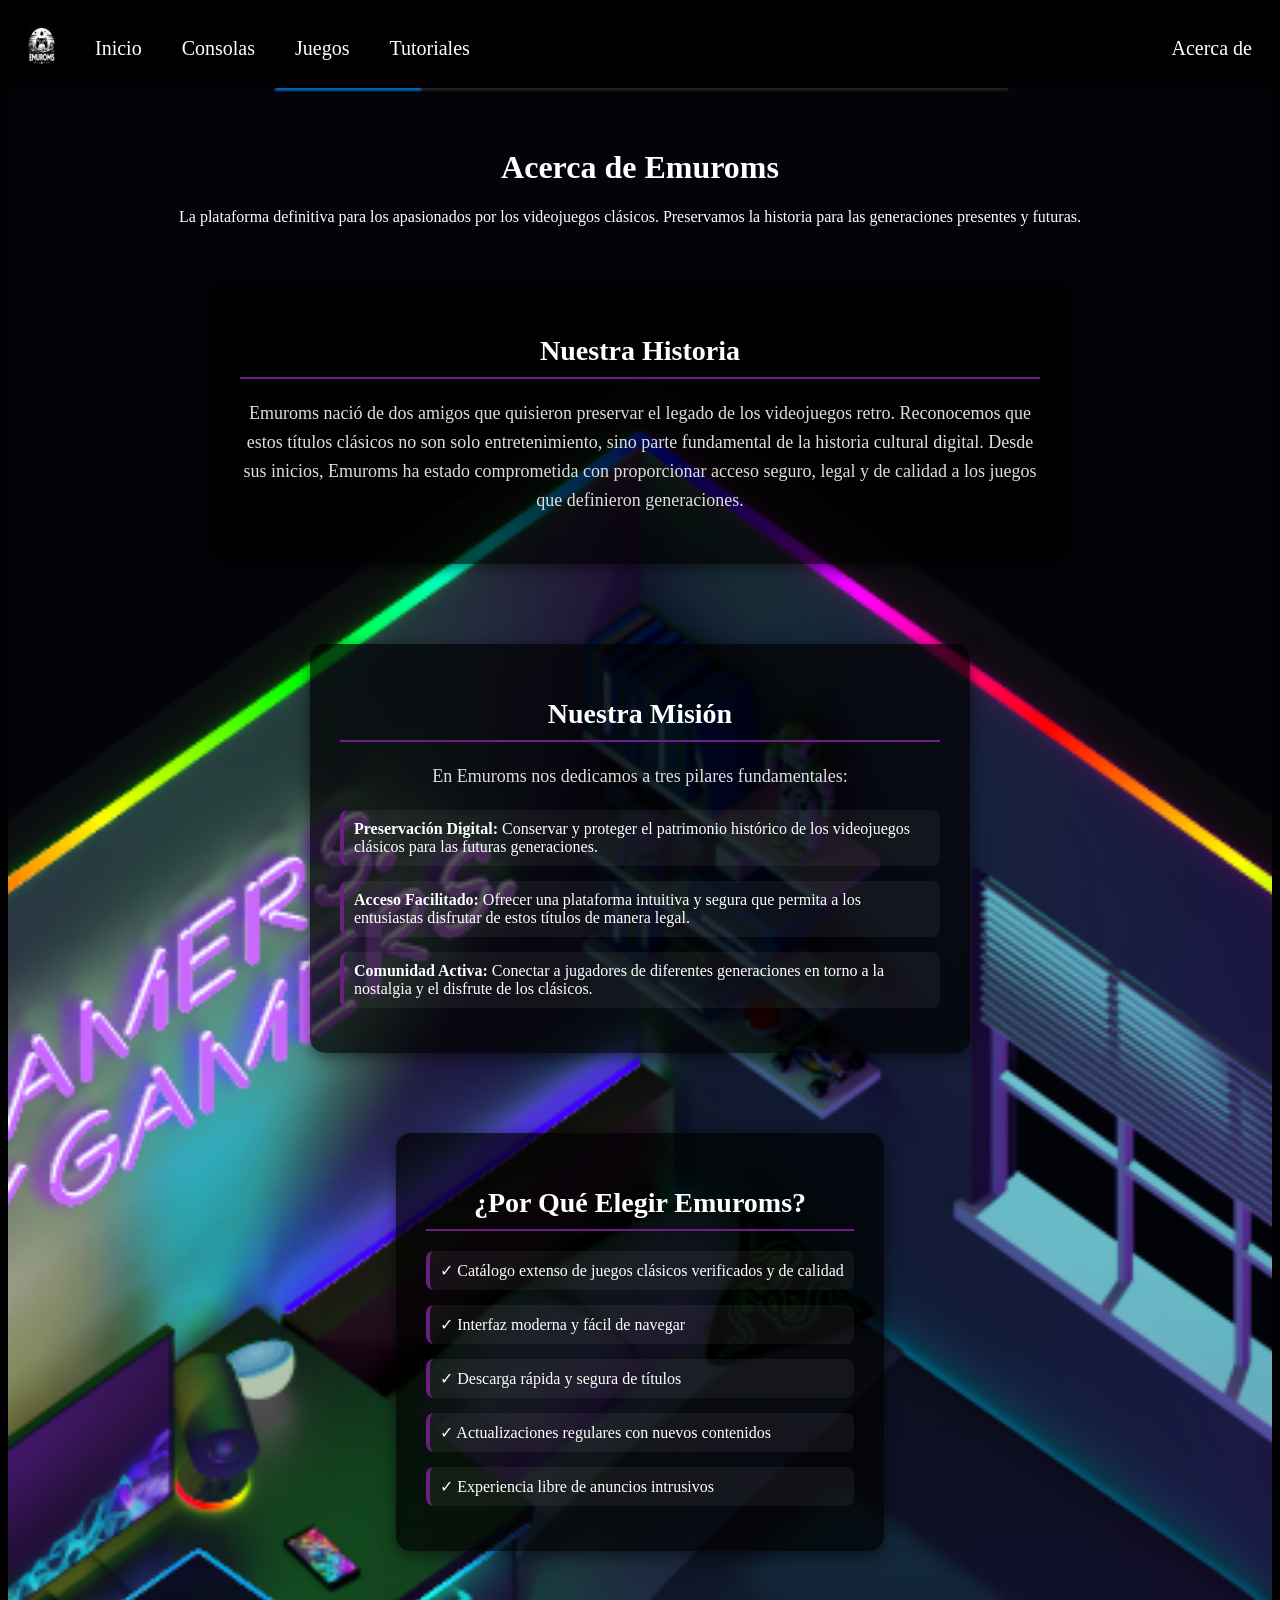
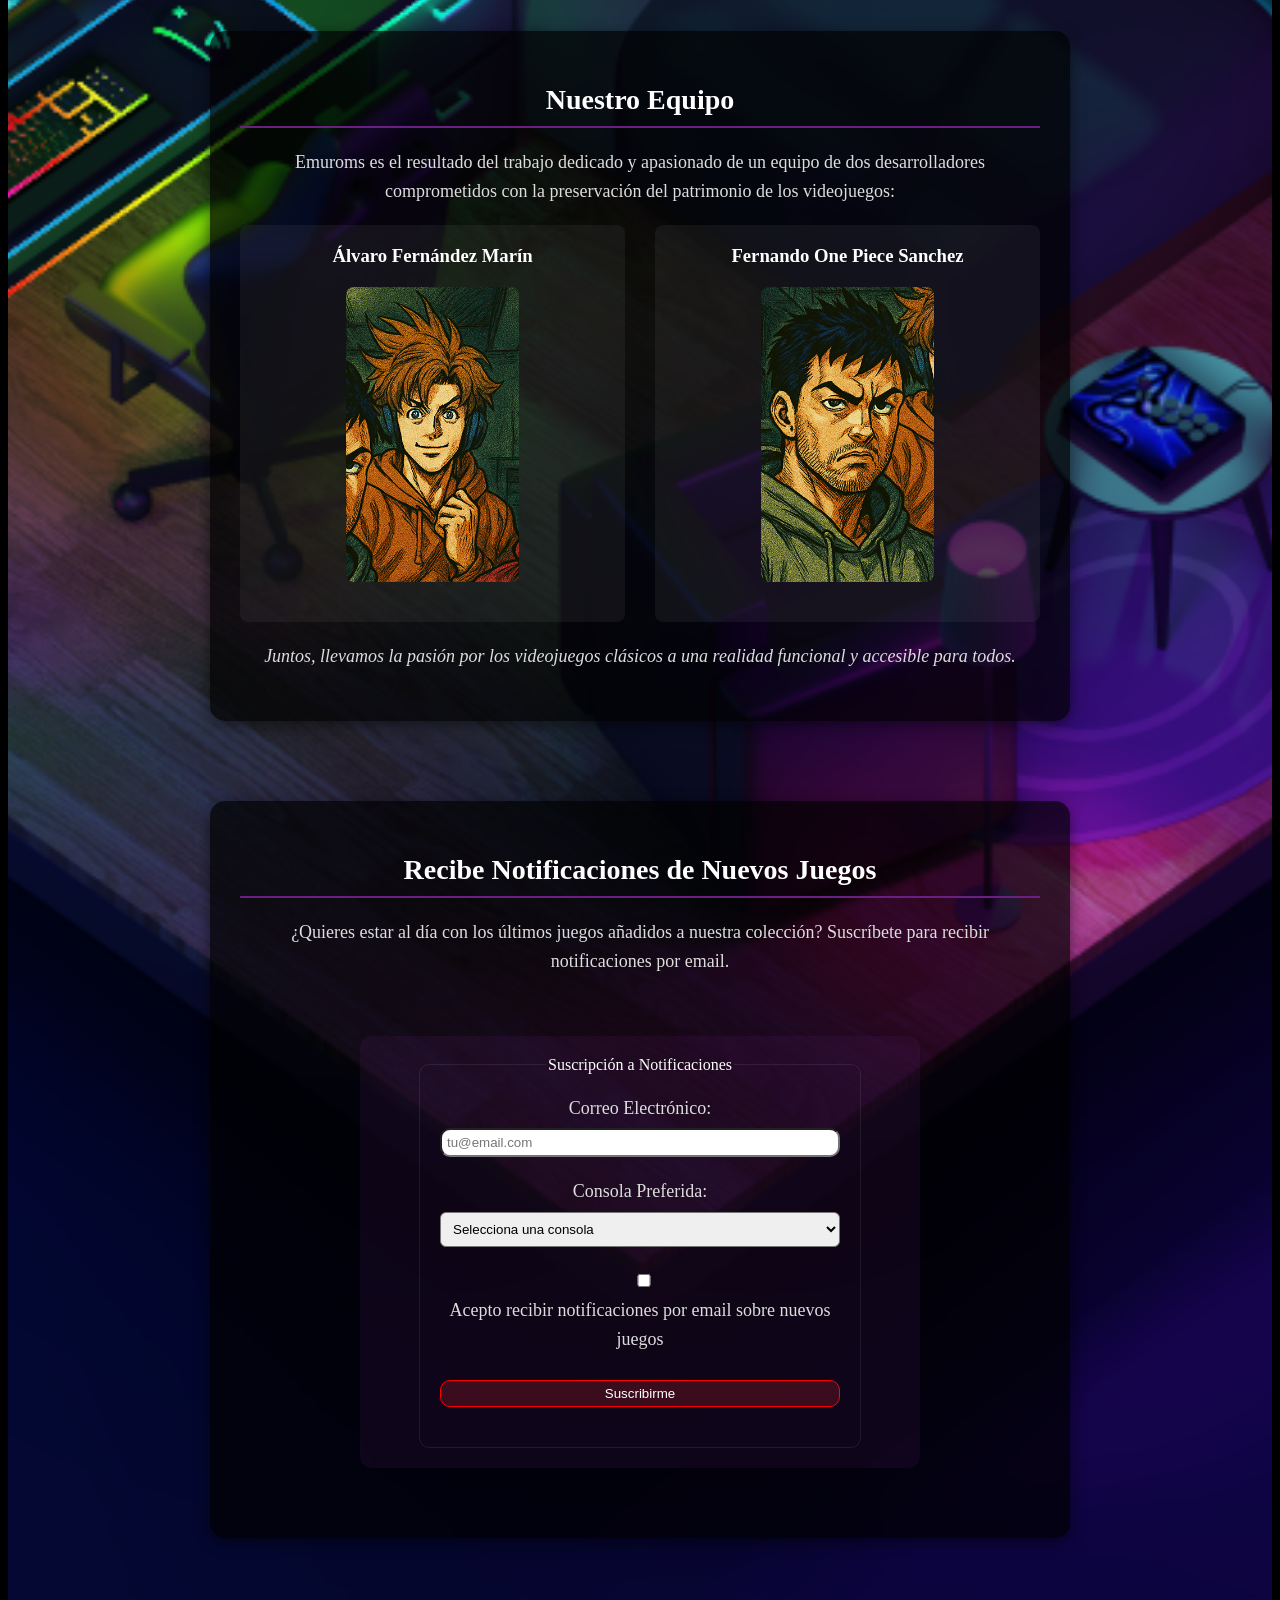
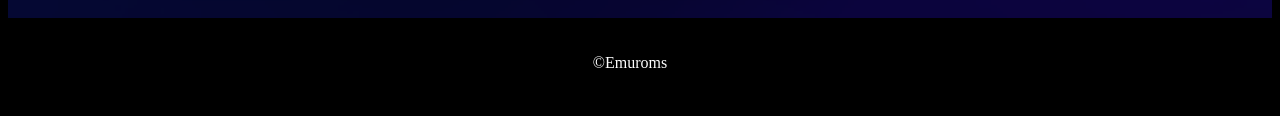
==== Acerca_De.html @ a2713370 "v1.index primera version de emuroms" ====
<!DOCTYPE html>
<html>
<head>
    <meta charset="UTF-8">
    <meta name="viewport" content="width=device-width, initial-scale=1.0">
    <title>Acerca de - Emuroms</title>
    <link rel="icon" href="imagenes/image.png" type="image/x-icon">
    <link rel="stylesheet" href="estilos.css">
</head>
<body>
    <header>
        <div class="navegacion">
            <a class="inicio" href="index.html"><img src="imagenes/image.png" alt="icono" width="27px"></a>
            <a href="index.html">Inicio</a>
            <a href="inicio.html">Consolas</a>
            <a href="Mosaico.html">Juegos</a>
            <a href="tutoriales.html">Tutoriales</a>
        </div>
        <div class="formulario">
            <a href="Acerca_De.html">Acerca de</a>
        </div>
    </header>
    <main class="fondo-medio">
        <div>
            <h1>Acerca de Emuroms</h1>
            <p>La plataforma definitiva para los apasionados por los videojuegos clásicos. Preservamos la historia para las generaciones presentes y futuras.</p>
        </div>

        <section class="seccion-profesional">
            <h2>Nuestra Historia</h2>
            <p>Emuroms nació de dos amigos que quisieron preservar el legado de los videojuegos retro. Reconocemos que estos títulos clásicos no son solo entretenimiento, sino parte fundamental de la historia cultural digital. Desde sus inicios, Emuroms ha estado comprometida con proporcionar acceso seguro, legal y de calidad a los juegos que definieron generaciones.</p>
        </section>
        
        <section class="seccion-profesional">
            <h2>Nuestra Misión</h2>
            <p>En Emuroms nos dedicamos a tres pilares fundamentales:</p>
            <ul>
                <li><strong>Preservación Digital:</strong> Conservar y proteger el patrimonio histórico de los videojuegos clásicos para las futuras generaciones.</li>
                <li><strong>Acceso Facilitado:</strong> Ofrecer una plataforma intuitiva y segura que permita a los entusiastas disfrutar de estos títulos de manera legal.</li>
                <li><strong>Comunidad Activa:</strong> Conectar a jugadores de diferentes generaciones en torno a la nostalgia y el disfrute de los clásicos.</li>
            </ul>
        </section>

        <section class="seccion-profesional">
            <h2>¿Por Qué Elegir Emuroms?</h2>
            <ul>
                <li>✓ Catálogo extenso de juegos clásicos verificados y de calidad</li>
                <li>✓ Interfaz moderna y fácil de navegar</li>
                <li>✓ Descarga rápida y segura de títulos</li>
                <li>✓ Actualizaciones regulares con nuevos contenidos</li>
                <li>✓ Experiencia libre de anuncios intrusivos</li>
            </ul>
        </section>

        <section class="seccion-profesional">
            <h2>Nuestro Equipo</h2>
            <p>Emuroms es el resultado del trabajo dedicado y apasionado de un equipo de dos desarrolladores comprometidos con la preservación del patrimonio de los videojuegos:</p>
            <div style="display: grid; grid-template-columns: repeat(auto-fit, minmax(280px, 1fr)); gap: 30px; margin-top: 20px;">
                <div style="text-align: center; padding: 20px; background: rgba(255,255,255,0.05); border-radius: 8px;">
                    <h3 style="margin-top: 0;">Álvaro Fernández Marín</h3>
                    <img src="imagenes/alvaro.jpg" alt="Alvaro" style="width:50%; max-width:200px; display:block; margin: 20px auto; border-radius: 8px;">
                </div>
                <div style="text-align: center; padding: 20px; background: rgba(255,255,255,0.05); border-radius: 8px;">
                    <h3 style="margin-top: 0;">Fernando One Piece Sanchez</h3>
                    <img src="imagenes/fernando.jpg" alt="Fernando" style="width:50%; max-width:200px; display:block; margin: 20px auto; border-radius: 8px;">
                </div>
            </div>
            <p style="margin-top: 20px; text-align: center; font-style: italic;">Juntos, llevamos la pasión por los videojuegos clásicos a una realidad funcional y accesible para todos.</p>
        </section>
        
        <section class="seccion-profesional">
            <h2>Recibe Notificaciones de Nuevos Juegos</h2>
            <p>¿Quieres estar al día con los últimos juegos añadidos a nuestra colección? Suscríbete para recibir notificaciones por email.</p>
            <div class="form-container">
                <form action="#" method="post">
                    <fieldset>
                        <legend>Suscripción a Notificaciones</legend>
                        <p>
                            <label for="email">Correo Electrónico:</label>
                            <input type="email" id="email" name="email" class="correo" required placeholder="tu@email.com">
                        </p>
                        <p>
                            <label for="consola">Consola Preferida:</label>
                            <select id="consola" name="consola" required>
                                <option value="">Selecciona una consola</option>
                                <option value="nes">NES</option>
                                <option value="snes">SNES</option>
                                <option value="gba">Game Boy Advance</option>
                                <option value="ds">Nintendo DS</option>
                                <option value="n64">Nintendo 64</option>
                                <option value="ps1">PlayStation 1</option>
                                <option value="ps2">PlayStation 2</option>
                                <option value="psp">PSP</option>
                                <option value="genesis">Sega Genesis</option>
                                <option value="todas">Todas las consolas</option>
                            </select>
                        </p>
                        <p>
                            <input type="checkbox" id="acepto" name="acepto" required style="display: inline-block; margin-right: 10px;">
                            <label for="acepto" style="display: inline-block;">Acepto recibir notificaciones por email sobre nuevos juegos</label>
                        </p>
                        <p>
                            <button type="submit" class="btn">Suscribirme</button>
                        </p>
                    </fieldset>
                </form>
            </div>
        </section>
    </main>
    <footer>
        <p> &copy;Emuroms</p>
    </footer>
</body>
</html>
---- estilos.css ----
/*-----HEADER-----*/

header {
    background: rgba(0, 0, 0, 7);
    /* width: 100%; */
    /* z-index: center; */
    height: 80px;
    display: flex;
    flex-direction: row;
    justify-content: space-between;
    align-items: center;
}

h1{
    color: white;
}

h2{
    color: white;
}

.navegacion{
    height: 100%;
    display: flex;
    align-items: center;
}

.inicio:hover{
    background-color: black;
}

header a {
    padding: 20px;
    color: #fff;
    background-color: black;
    text-decoration: none;
    font-size: 20px;
}

header a:hover {
    background-color: rgba(0, 123, 255, 0.5);
    font-weight: bold;
    border-radius: 15px;
}

/*-----MAIN-----*/

p {
    margin-left: 30px;
    margin-right: 50px;
}

.fondo-medio {
    background-image: url(imagenes/fondo.png );
    /* Reservar espacio para header y footer y evitar solapamientos (reducido) */
    min-height: calc(100vh - 120px); /* reducido para menos espacio */
    padding-top: 40px; /* menos espacio arriba */
    padding-bottom: 40px; /* menos espacio abajo */
    background-size: cover;
    background-position: center;
    background-repeat: no-repeat;
    text-align: center;
    color: white;
    display: flex;
    flex-direction: column;
    align-items: center;
    justify-content: center;
}

@media (max-width: 480px){
    .fondo-medio{
        padding-top: 40px;
        padding-bottom: 30px;
        min-height: calc(100vh - 100px);
    }
}

body {
    background-color: black;
    width: auto;
    height: auto;
}

.correo{
    border-radius: 10px;
    padding: 5px;
}

.btn{
    border-radius: 10px;
    border: 1px solid red;
    padding: 5px;
    background-color: rgba(231, 41, 41, 0.205);
    text-decoration: none;
    color: #fff;
}

.btn:hover{
    background-color: firebrick;
}

h9{
    font-size: 1px;
}

/*-----FOOTER-----*/

footer {
    text-align: center;
    background-color: black;
    color: white;
    padding: 20px;
}

/* ----- SUSCRIBETE: estilos del formulario ----- */
main .form-container{
    display:flex;
    align-items:center;
    justify-content:center;
    padding:40px 0;
}
main form{
    background: rgba(105,32,128,0.12);
    padding:20px;
    border-radius:12px;
    color: white;
    width: 100%;
    max-width: 520px;
}
fieldset{
    width: 400px;
    max-width: 100%;
    border: 1px solid rgba(255,255,255,0.08);
    padding:20px;
    border-radius:10px;
    margin:0 auto;
}
form p{ margin: 10px 0; }
form input, form select, form button{ width:100%; box-sizing:border-box; padding:8px; border-radius:6px; margin-top:6px; }
@media (max-width: 480px){
    fieldset{ width:90%; padding:12px; }
    .intro{ width:auto; height:auto; padding:20px; }
}
.image-grid {
    display: flex;
    flex-wrap: wrap;
    justify-content: center;
    padding: 20px;
}

.image-grid a,
.image-grid img {
    margin: 10px;
}
.calidad{
    transition: all 1s;
    cursor: pointer;
}
.calidad:hover{
    width: 100%;
    height: 500px;
    background-color: rgb(4, 5, 12);
}

/* ----- MODAL JUEGO ----- */
.modal-juego {
    display: none;
    position: fixed;
    z-index: 1000;
    left: 0;
    top: 0;
    width: 100%;
    height: 100%;
    background-color: rgba(0, 0, 0, 0.9);
    align-items: center;
    justify-content: center;
}

.modal-contenido {
    background-color: #1a1a1a;
    padding: 30px;
    border-radius: 15px;
    width: 90%;
    max-width: 1200px;
    max-height: 90vh;
    overflow-y: auto;
    position: relative;
    box-shadow: 0 4px 20px rgba(255, 0, 0, 0.3);
}

.cerrar-modal {
    position: absolute;
    right: 20px;
    top: 10px;
    font-size: 35px;
    font-weight: bold;
    color: #fff;
    cursor: pointer;
    transition: 0.3s;
    z-index: 1001;
}

.cerrar-modal:hover {
    color: #ff4444;
    transform: scale(1.2);
}

.modal-grid {
    display: grid;
    grid-template-columns: 1fr 1fr;
    column-gap: 30px;
    align-items: start;
}

.modal-izquierda {
    display: flex;
    flex-direction: column;
}

.modal-izquierda > * {
    margin-bottom: 20px;
}

.modal-izquierda > *:last-child {
    margin-bottom: 0;
}

.modal-izquierda video {
    width: 100%;
    height: auto;
    max-height: 400px;
    border-radius: 10px;
    background-color: #000;
}

.galeria-imagenes {
    display: flex;
    flex-wrap: wrap;
    justify-content: center;
}

.galeria-imagenes img {
    margin: 7px;
}

.galeria-imagenes img {
    width: 100%;
    max-width: 250px;
    height: auto;
    border-radius: 10px;
    border: 2px solid #69208057;
    transition: 0.3s;
    cursor: pointer;
}

.galeria-imagenes img:hover {
    border-color: #fff;
    transform: scale(1.05);
}

.modal-derecha {
    color: #fff;
    display: flex;
    flex-direction: column;
}

.modal-derecha > * {
    margin-bottom: 20px;
}

.modal-derecha > *:last-child {
    margin-bottom: 0;
}

.modal-derecha h2 {
    font-size: 28px;
    margin: 0;
    color: #fff;
    border-bottom: 2px solid #69208057;
    padding-bottom: 10px;
}

.modal-derecha p {
    font-size: 16px;
    line-height: 1.6;
    color: #ccc;
    margin: 0;
}

.btn-descargar {
    background: linear-gradient(135deg, #69208057, #ff4444);
    color: #fff;
    padding: 12px 25px;
    border: none;
    border-radius: 8px;
    font-size: 16px;
    cursor: pointer;
    text-decoration: none;
    text-align: center;
    transition: all 0.3s;
    display: inline-block;
    width: auto;
}

.btn-descargar:hover {
    background: linear-gradient(135deg, #ff4444, #69208057);
    transform: translateY(-2px);
    box-shadow: 0 5px 15px rgba(255, 68, 68, 0.4);
}

/* Responsive para menu */
@media (max-width: 768px) {
    .modal-grid {
        grid-template-columns: 1fr;
        gap: 20px;
    }
    
    .modal-contenido {
        padding: 20px;
        width: 95%;
    }
    
    .modal-derecha h2 {
        font-size: 22px;
    }
    
    .modal-derecha p {
        font-size: 14px;
    }
}

@media (max-width: 480px) {
    .modal-contenido {
        padding: 15px;
        border-radius: 10px;
    }
    
    .cerrar-modal {
        font-size: 28px;
        right: 10px;
        top: 5px;
    }
    
    .modal-derecha h2 {
        font-size: 18px;
    }
    
    .modal-derecha p {
        font-size: 12px;
    }
    
    .btn-descargar {
        padding: 10px 15px;
        font-size: 14px;
    }
}

/* ----- MOSAICO ----- */
.mosaico-container {
    width: 100%;
    padding: 40px 20px;
    background: rgba(0, 0, 0, 0.7);
}

.mosaico-container h1 {
    text-align: center;
    color: #fff;
    font-size: 36px;
    margin-bottom: 40px;
    text-shadow: 2px 2px 4px rgba(0, 0, 0, 0.8);
}

.mosaico-grid {
    display: grid;
    grid-template-columns: repeat(auto-fill, minmax(180px, 1fr));
    gap: 15px;
    max-width: 1400px;
    margin: 0 auto;
}

.mosaico-item {
    overflow: hidden;
    border-radius: 10px;
    box-shadow: 0 4px 15px rgba(105, 32, 128, 0.5);
    cursor: pointer;
    transition: all 0.3s ease;
    background: linear-gradient(135deg, #69208057, #1a1a1a);
}

.mosaico-item img {
    width: 100%;
    height: 240px;
    object-fit: cover;
    display: block;
    transition: transform 0.3s ease, filter 0.3s ease;
}

.mosaico-item:hover {
    transform: scale(1.08);
    box-shadow: 0 8px 25px rgba(255, 68, 68, 0.6);
}

.mosaico-item:hover img {
    transform: scale(1.1);
    filter: brightness(1.2) contrast(1.1);
}

/* Responsive para mosaico */
@media (max-width: 1200px) {
    .mosaico-grid {
        grid-template-columns: repeat(auto-fill, minmax(160px, 1fr));
    }
}

@media (max-width: 768px) {
    .mosaico-container h1 {
        font-size: 28px;
        margin-bottom: 30px;
    }
    
    .mosaico-grid {
        grid-template-columns: repeat(auto-fill, minmax(140px, 1fr));
        gap: 12px;
    }
    
    .mosaico-item img {
        height: 200px;
    }
}

@media (max-width: 480px) {
    .mosaico-container h1 {
        font-size: 22px;
        margin-bottom: 20px;
    }
    
    .mosaico-grid {
        grid-template-columns: repeat(auto-fill, minmax(110px, 1fr));
        gap: 10px;
    }
    
    .mosaico-item img {
        height: 160px;
    }
}

/* ----- ESTILOS PARA PÁGINA DE INICIO PROFESIONAL ----- */
.seccion-profesional {
    background: rgba(0, 0, 0, 0.7);
    margin: 40px auto;
    padding: 30px;
    border-radius: 15px;
    max-width: 800px;
    box-shadow: 0 4px 15px rgba(0, 0, 0, 0.5);
    text-align: center;
}

.seccion-profesional h2 {
    color: #fff;
    font-size: 28px;
    margin-bottom: 20px;
    border-bottom: 2px solid #692080;
    padding-bottom: 10px;
}

.seccion-profesional p {
    color: #ddd;
    font-size: 18px;
    line-height: 1.6;
    margin: 0 0 20px 0;
}

.consolas-grid {
    display: grid;
    grid-template-columns: 1fr;
    gap: 20px;
    margin-top: 20px;
    max-width: 600px;
    margin-left: auto;
    margin-right: auto;
}

.consola-link {
    background: rgba(105, 32, 128, 0.2);
    padding: 20px;
    border-radius: 10px;
    text-decoration: none;
    color: #fff;
    transition: all 0.3s ease;
    border: 1px solid rgba(255, 255, 255, 0.1);
}

.consola-link:hover {
    background: rgba(105, 32, 128, 0.4);
    transform: translateY(-5px);
    box-shadow: 0 5px 15px rgba(105, 32, 128, 0.3);
}

.consola-link h3 {
    margin: 0 0 10px 0;
    font-size: 22px;
    color: #fff;
}

.consola-link p {
    margin: 0;
    font-size: 16px;
    color: #ccc;
}

.seccion-profesional ul {
    list-style: none;
    padding: 0;
    text-align: left;
    max-width: 600px;
    margin: 0 auto;
}

.seccion-profesional li {
    margin-bottom: 15px;
    padding: 10px;
    background: rgba(255, 255, 255, 0.05);
    border-radius: 8px;
    border-left: 4px solid #692080;
}

.seccion-profesional strong {
    color: #fff;
}

/* ----- ESTILOS PARA TUTORIALES ----- */
.tutoriales-lista {
    display: grid;
    grid-template-columns: repeat(auto-fit, minmax(300px, 1fr));
    gap: 20px;
    margin-top: 20px;
}

.tutorial-item {
    background: rgba(105, 32, 128, 0.2);
    padding: 20px;
    border-radius: 10px;
    border: 1px solid rgba(255, 255, 255, 0.1);
    transition: all 0.3s ease;
}

.tutorial-item:hover {
    background: rgba(105, 32, 128, 0.4);
    transform: translateY(-5px);
    box-shadow: 0 5px 15px rgba(105, 32, 128, 0.3);
}

.tutorial-item h3 {
    margin: 0 0 10px 0;
    font-size: 20px;
    color: #fff;
}

.tutorial-item p {
    margin: 0 0 15px 0;
    color: #ccc;
}

.tutoriales-page {
    background: #000;
    color: #000000;
}

.tutoriales-page .fondo-medio {
    background-color: rgba(0, 0, 0, 0.7); /* oscuro sin alterar la imagen */
}

.tutoriales-page h1,
.tutoriales-page h2 {
    color: #fff; /* mismos encabezados que en otras páginas */
}

.tutoriales-page h2 {
    border-bottom-color: #692080; /* utiliza el púrpura tradicional */
}

.tutoriales-page .seccion-profesional {
    background: rgba(105, 32, 128, 0.3);
    border: 1px solid #ffae00; /* borde naranja para diferenciar */
}

.tutoriales-page .tutorial-item {
    background: rgba(105, 32, 128, 0.2);
    border: 1px solid #ffae00;
}

.tutoriales-page .tutorial-item:hover {
    background: rgba(105, 32, 128, 0.4);
    box-shadow: 0 5px 15px rgba(255, 174, 0, 0.3); /* sombra naranja */
}

.tutoriales-page .tutorial-item h3 {
    color: #fff; /* títulos blancos como en el resto */
}

.tutoriales-page .btn {
    background-color: rgba(231, 41, 41, 0.205); /* se reutiliza estilo botón normal */
    border: 1px solid #ffae00;
}

.tutoriales-page .btn:hover {
    background-color: firebrick;
}

/* eliminar bordes blancos y outlines en tutoriales */
.tutoriales-page .seccion-profesional,
.tutoriales-page .tutorial-item {
    border: 1px solid #ffae00; /* asegúrate de no tener blanco */
}

.tutoriales-page a {
    outline: none;
    border: none;
}

/* disposición lateral de texto y video dentro de cada tutorial */
.texto-con-video {
    display: flex;
    flex-direction: row;
    align-items: center;
    gap: 20px;
}

.texto-con-video .texto {
    flex: 1 1 50%;
}

.texto-con-video .video-side {
    flex: 1 1 50%;
}

.texto-con-video .video-side iframe {
    width: 100%;
    height: 200px;
    border: 0;
    border-radius: 8px;
    box-shadow: 0 4px 12px rgba(0,0,0,0.5);
}

@media (max-width: 768px) {
    .texto-con-video {
        flex-direction: column;
    }
    .texto-con-video .video-side iframe {
        height: 180px;
    }
}

/* estilos para vídeos */
.videos-container {
    display: flex;
    flex-wrap: wrap;
    gap: 20px;
    justify-content: center;
    margin-top: 20px;
}

.tutorial-video {
    max-width: 560px;
    width: 100%;
}

.tutorial-video iframe {
    width: 100%;
    height: 315px;
    border: 0;
    border-radius: 8px;
    box-shadow: 0 4px 12px rgba(0,0,0,0.5);
}
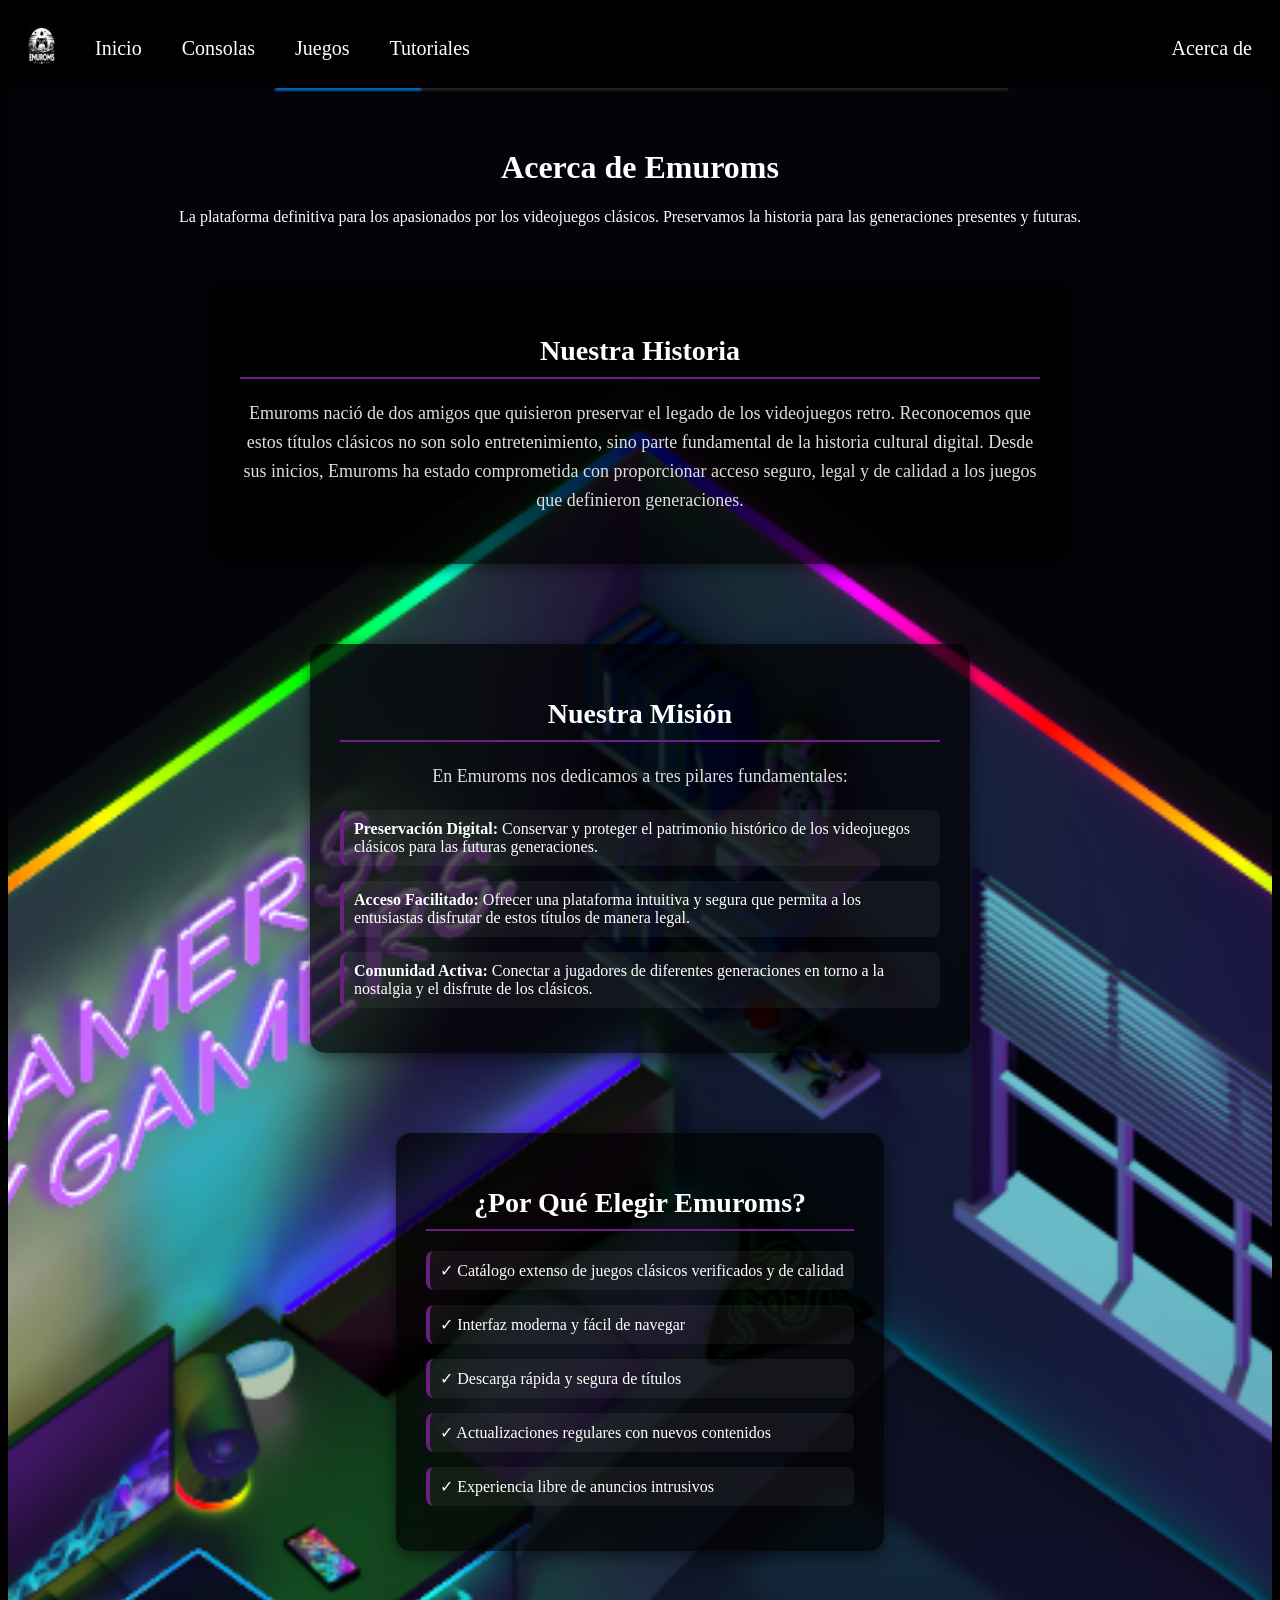
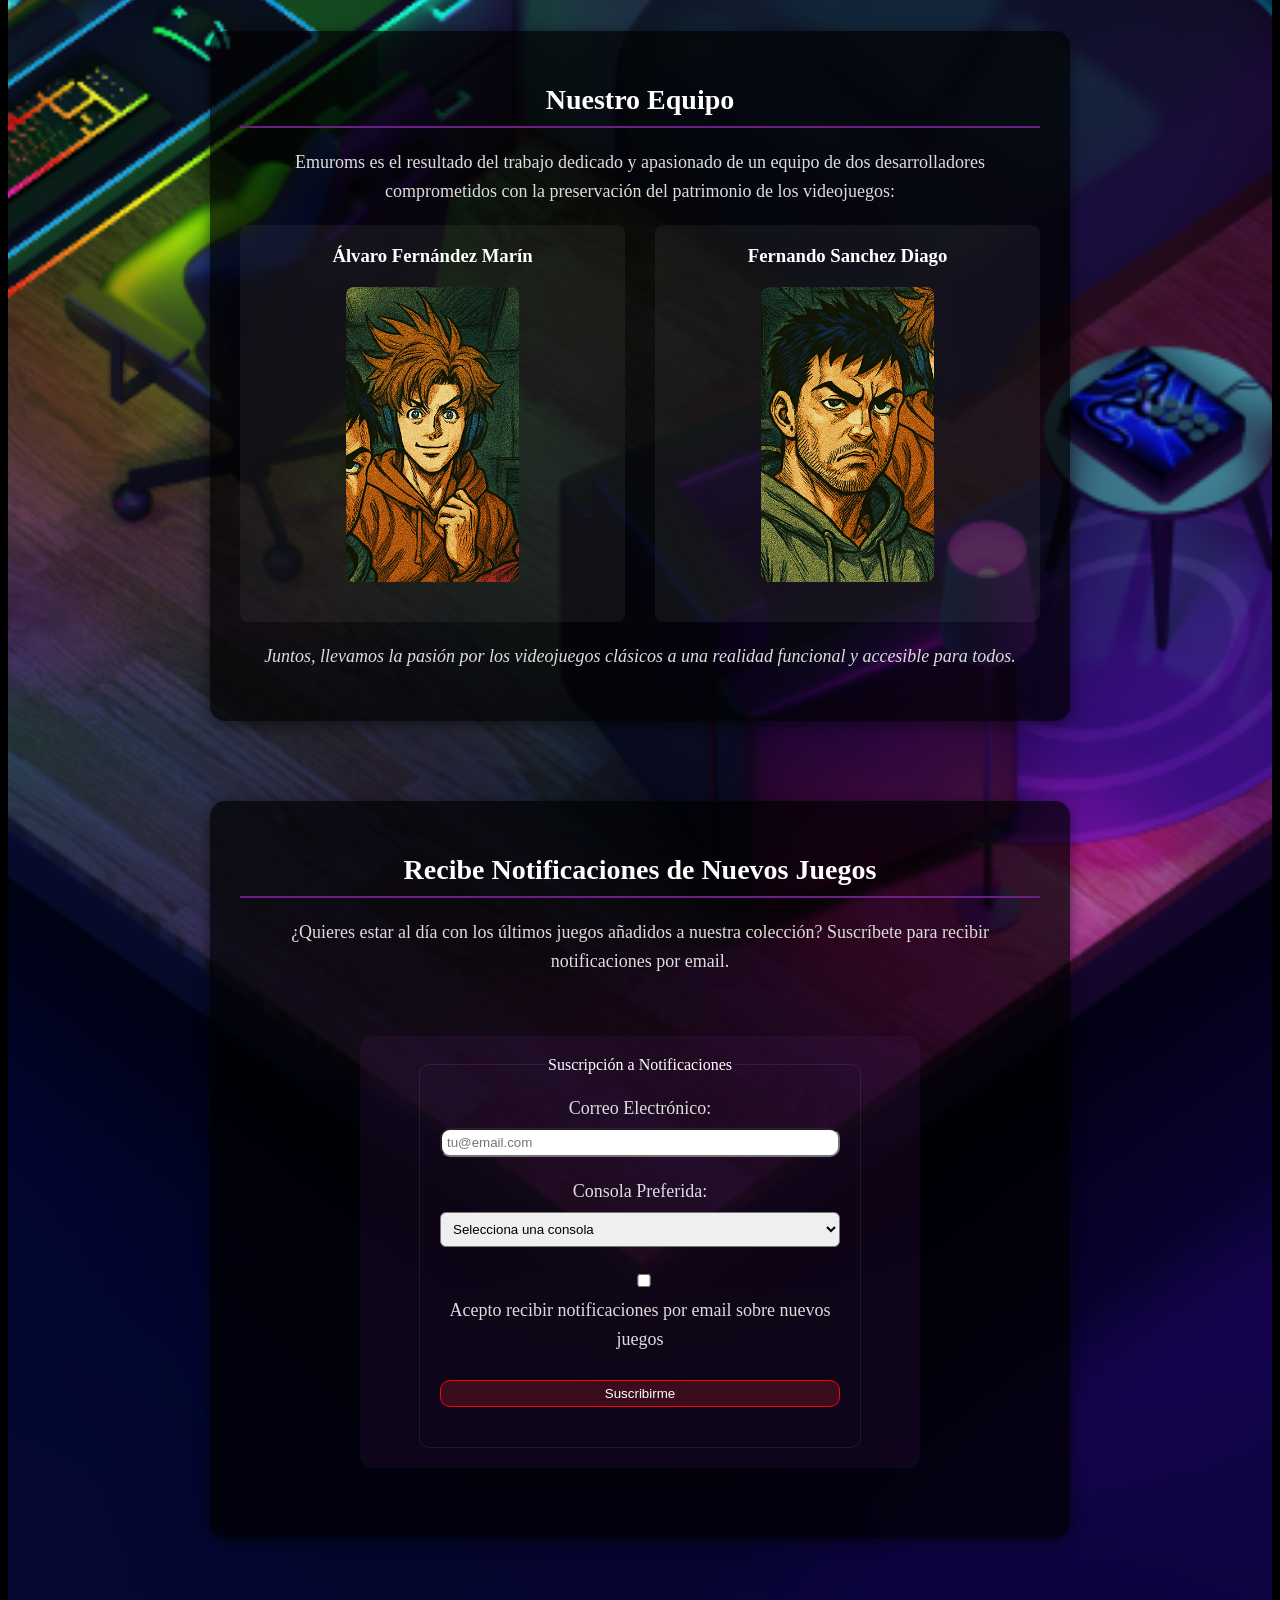
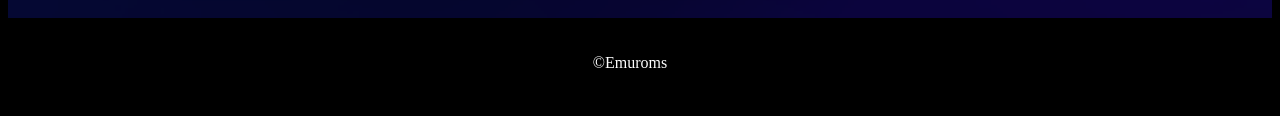
==== commit 2fda0abe: "1.5" ====
--- a/Acerca_De.html
+++ b/Acerca_De.html
@@ -61,7 +61,7 @@
                     <img src="imagenes/alvaro.jpg" alt="Alvaro" style="width:50%; max-width:200px; display:block; margin: 20px auto; border-radius: 8px;">
                 </div>
                 <div style="text-align: center; padding: 20px; background: rgba(255,255,255,0.05); border-radius: 8px;">
-                    <h3 style="margin-top: 0;">Fernando One Piece Sanchez</h3>
+                    <h3 style="margin-top: 0;">Fernando Sanchez Diago</h3>
                     <img src="imagenes/fernando.jpg" alt="Fernando" style="width:50%; max-width:200px; display:block; margin: 20px auto; border-radius: 8px;">
                 </div>
             </div>
